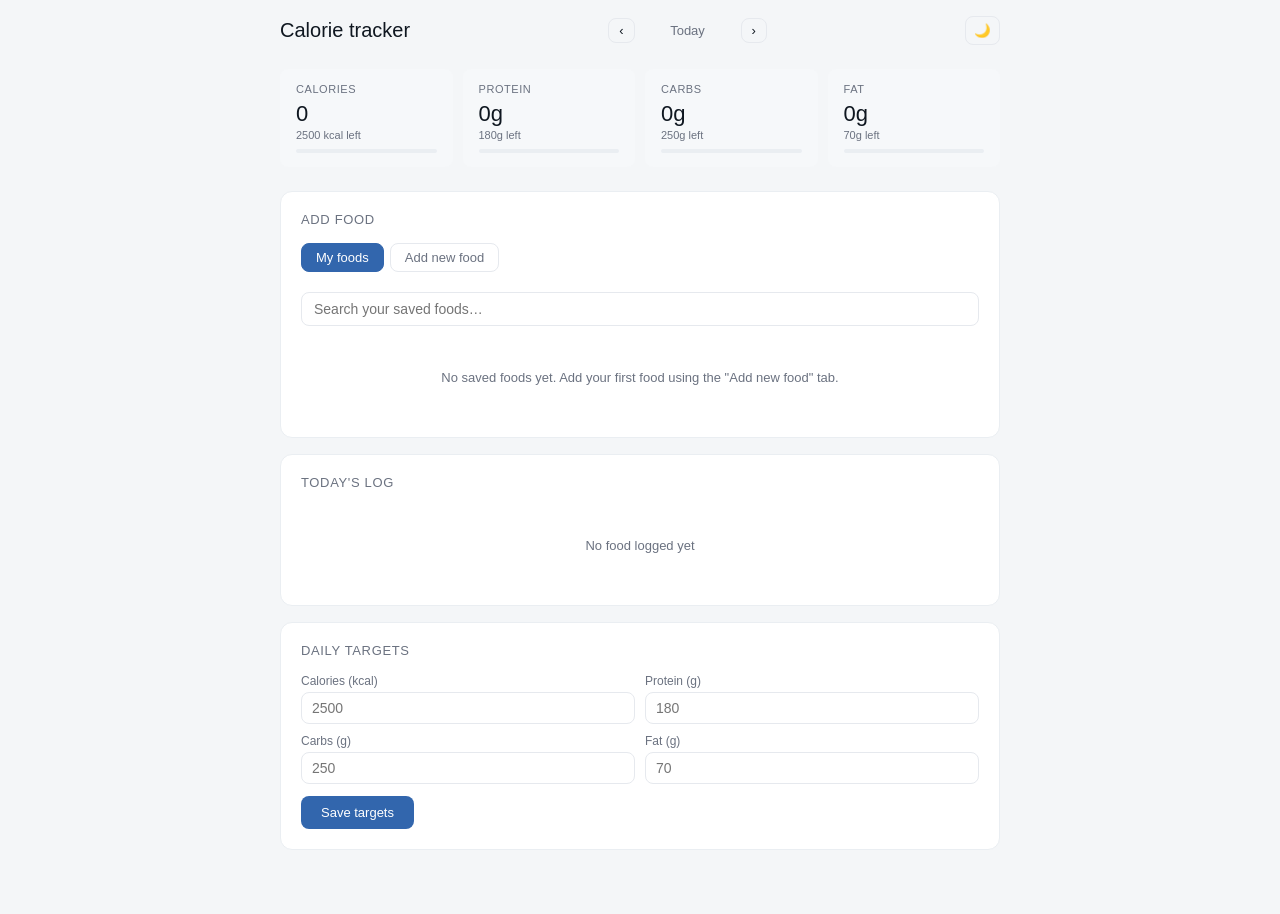
==== index.html @ 5ff520c4 "Add files via upload" ====
<!doctype html>
<html lang="en">
  <head>
    <meta charset="UTF-8" />
    <meta name="viewport" content="width=device-width, initial-scale=1.0" />
    <title>Daily Intake Calculator</title>
    <link rel="stylesheet" href="style.css" />
  </head>
  <body>
    <div class="app">
      <div class="header">
        <h1>Calorie tracker</h1>
          <div class="date-nav">
          <button onclick="changeDay(-1)">‹</button>
          <span id="dateLabel"></span>
          <button onclick="changeDay(1)" id="nextBtn">›</button>
        </div>
          <button id="themeToggle" class="theme-toggle" aria-label="Toggle dark mode">🌙</button>
      </div>

      <div class="summary-grid">
        <div class="metric-card">
          <div class="label">Calories</div>
          <div class="value" id="totCal">0</div>
          <div class="sub" id="remCal">— kcal left</div>
          <div class="progress-bar">
            <div
              class="progress-fill c-cal"
              id="barCal"
              style="width: 0%"
            ></div>
          </div>
        </div>
        <div class="metric-card">
          <div class="label">Protein</div>
          <div class="value" id="totPro">0g</div>
          <div class="sub" id="remPro">— g left</div>
          <div class="progress-bar">
            <div
              class="progress-fill c-pro"
              id="barPro"
              style="width: 0%"
            ></div>
          </div>
        </div>
        <div class="metric-card">
          <div class="label">Carbs</div>
          <div class="value" id="totCarb">0g</div>
          <div class="sub" id="remCarb">— g left</div>
          <div class="progress-bar">
            <div
              class="progress-fill c-carb"
              id="barCarb"
              style="width: 0%"
            ></div>
          </div>
        </div>
        <div class="metric-card">
          <div class="label">Fat</div>
          <div class="value" id="totFat">0g</div>
          <div class="sub" id="remFat">— g left</div>
          <div class="progress-bar">
            <div
              class="progress-fill c-fat"
              id="barFat"
              style="width: 0%"
            ></div>
          </div>
        </div>
      </div>

      <div class="panel">
        <div class="panel-title">Add food</div>
        <div class="tabs">
          <button class="tab active" onclick="switchTab('myfoods')">
            My foods
          </button>
          <button class="tab" onclick="switchTab('new')">Add new food</button>
        </div>

        <div id="tab-myfoods">
          <input
            class="mf-search"
            type="text"
            id="mfSearch"
            placeholder="Search your saved foods…"
            oninput="renderMyFoods()"
          />
          <div class="foods-list" id="myFoodsList">
            <div class="empty">
              No saved foods yet. Add your first food using the "Add new food"
              tab.
            </div>
          </div>
        </div>

        <div id="tab-new" class="section-hide">
          <div class="custom-form">
            <div class="form-row full">
              <label>Food name</label
              ><input
                type="text"
                id="cName"
                placeholder="e.g. Koshary, protein shake, rice + chicken…"
              />
            </div>
            <div class="form-row">
              <label>Calories (kcal)</label
              ><input type="number" id="cCal" placeholder="400" min="0" />
            </div>
            <div class="form-row">
              <label>Serving size (g or ml)</label
              ><input type="number" id="cServing" placeholder="100" min="1" />
            </div>
            <div class="form-row">
              <label>Protein (g)</label
              ><input type="number" id="cPro" placeholder="15" min="0" />
            </div>
            <div class="form-row">
              <label>Carbs (g)</label
              ><input type="number" id="cCarb" placeholder="60" min="0" />
            </div>
            <div class="form-row">
              <label>Fat (g)</label
              ><input type="number" id="cFat" placeholder="10" min="0" />
            </div>
          </div>
          <div class="custom-actions">
            <button class="btn-primary" onclick="saveNewFood()">
              Save to my foods
            </button>
            <button class="btn-secondary" onclick="logOnce()">
              Log once (don't save)
            </button>
          </div>
          <div class="hint">
            Macros are per serving. You can adjust quantity when logging.
          </div>
        </div>
      </div>

      <div class="panel">
        <div class="panel-title" id="logTitle">Today's log</div>
        <div class="log-list" id="logList">
          <div class="empty">No food logged yet</div>
        </div>
      </div>

      <div class="panel">
        <div class="panel-title">Daily targets</div>
        <div class="targets-grid">
          <div class="target-row">
            <label>Calories (kcal)</label
            ><input type="number" id="tCal" placeholder="2500" />
          </div>
          <div class="target-row">
            <label>Protein (g)</label
            ><input type="number" id="tPro" placeholder="180" />
          </div>
          <div class="target-row">
            <label>Carbs (g)</label
            ><input type="number" id="tCarb" placeholder="250" />
          </div>
          <div class="target-row">
            <label>Fat (g)</label
            ><input type="number" id="tFat" placeholder="70" />
          </div>
        </div>
        <button class="save-targets" onclick="saveTargets()">
          Save targets
        </button>
        <div class="saved-toast" id="savedToast">✓ Targets saved</div>
      </div>
    </div>

    <div class="qty-modal-overlay" id="qtyModal">
      <div class="qty-modal">
        <h3 id="qModalName"></h3>
        <div class="sub" id="qModalSub"></div>
        <label>Number of servings</label>
        <input
          type="number"
          id="qtyInput"
          value="1"
          min="0.1"
          step="0.1"
          oninput="updateQtyPreview()"
        />
        <div class="macro-preview">
          <div class="mp">
            <div class="mpl">Calories</div>
            <div class="mpv" id="qpCal">—</div>
          </div>
          <div class="mp">
            <div class="mpl">Protein</div>
            <div class="mpv" id="qpPro">—</div>
          </div>
          <div class="mp">
            <div class="mpl">Carbs</div>
            <div class="mpv" id="qpCarb">—</div>
          </div>
          <div class="mp">
            <div class="mpl">Fat</div>
            <div class="mpv" id="qpFat">—</div>
          </div>
        </div>
        <div class="qty-actions">
          <button class="btn-cancel" onclick="closeQtyModal()">Cancel</button>
          <button class="btn-confirm" onclick="confirmLog()">Add to log</button>
        </div>
      </div>
    </div>
  </body>
</html>

<script src="script.js"></script>
---- style.css ----
* {
  box-sizing: border-box;
  margin: 0;
  padding: 0;
}
:root{
  --color-background-page: #f4f6f8;
  --color-background-primary: #ffffff;
  --color-background-secondary: #f6f8fa;
  --color-text-primary: #0f1720;
  --color-text-secondary: #6b7280;
  --color-border-secondary: #e6e9ee;
  --color-border-tertiary: #eaeef2;
  --border-radius-md: 8px;
  --border-radius-lg: 12px;
}
body.dark{
  --color-background-page: #0b0f12;
  --color-background-primary: #0f1416;
  --color-background-secondary: #0b1314;
  --color-text-primary: #e6eef2;
  --color-text-secondary: #9aa6ac;
  --color-border-secondary: rgba(255,255,255,0.04);
  --color-border-tertiary: rgba(255,255,255,0.03);
}
body{
  background: var(--color-background-page);
  min-height: 100vh;
  font-family: -apple-system, BlinkMacSystemFont, 'Segoe UI', Roboto, 'Helvetica Neue', Arial;
}
.app {
  max-width: 720px;
  margin: 0 auto;
  padding: 1rem 0 3rem;
}
.header {
  display: flex;
  align-items: center;
  justify-content: space-between;
  margin-bottom: 1.5rem;
}
.header h1 {
  font-size: 20px;
  font-weight: 500;
  color: var(--color-text-primary);
}
.date-nav {
  display: flex;
  align-items: center;
  gap: 8px;
}
.date-nav button {
  background: none;
  border: 0.5px solid var(--color-border-secondary);
  border-radius: var(--border-radius-md);
  padding: 4px 10px;
  font-size: 13px;
  cursor: pointer;
  color: var(--color-text-primary);
}
.date-nav button:hover {
  background: var(--color-background-secondary);
}
.date-nav span {
  font-size: 13px;
  color: var(--color-text-secondary);
  min-width: 90px;
  text-align: center;
}

.summary-grid {
  display: grid;
  grid-template-columns: repeat(4, minmax(0, 1fr));
  gap: 10px;
  margin-bottom: 1.5rem;
}
.metric-card {
  background: var(--color-background-secondary);
  border-radius: var(--border-radius-md);
  padding: 14px 16px;
}
.metric-card .label {
  font-size: 11px;
  color: var(--color-text-secondary);
  text-transform: uppercase;
  letter-spacing: 0.05em;
  margin-bottom: 6px;
}
.metric-card .value {
  font-size: 22px;
  font-weight: 500;
  color: var(--color-text-primary);
}
.metric-card .sub {
  font-size: 11px;
  color: var(--color-text-secondary);
  margin-top: 2px;
}
.metric-card .sub.over {
  color: #e24b4a;
}
.progress-bar {
  height: 4px;
  border-radius: 2px;
  background: var(--color-border-tertiary);
  margin-top: 8px;
  overflow: hidden;
}
.progress-fill {
  height: 100%;
  border-radius: 2px;
  transition: width 0.4s ease;
}
.c-cal {
  background: #3266ad;
}
.c-pro {
  background: #1d9e75;
}
.c-carb {
  background: #ba7517;
}
.c-fat {
  background: #d4537e;
}
.c-cal-over {
  background: #e24b4a;
}

.panel {
  background: var(--color-background-primary);
  border: 0.5px solid var(--color-border-tertiary);
  border-radius: var(--border-radius-lg);
  padding: 1.25rem;
  margin-bottom: 1rem;
}
.panel-title {
  font-size: 13px;
  font-weight: 500;
  color: var(--color-text-secondary);
  margin-bottom: 1rem;
  text-transform: uppercase;
  letter-spacing: 0.05em;
}

.tabs {
  display: flex;
  gap: 6px;
  margin-bottom: 1.25rem;
}
.tab {
  padding: 6px 14px;
  border-radius: var(--border-radius-md);
  font-size: 13px;
  cursor: pointer;
  border: 0.5px solid var(--color-border-secondary);
  background: none;
  color: var(--color-text-secondary);
  transition: all 0.15s;
}
.tab.active {
  background: #3266ad;
  color: #fff;
  border-color: #3266ad;
}

.theme-toggle{
  background: none;
  border: 0.5px solid var(--color-border-secondary);
  color: var(--color-text-primary);
  padding: 6px 8px;
  border-radius: var(--border-radius-md);
  cursor: pointer;
}
.theme-toggle:hover{background:var(--color-background-secondary)}

.section-hide {
  display: none;
}

.custom-form {
  display: grid;
  grid-template-columns: repeat(2, minmax(0, 1fr));
  gap: 10px;
  margin-bottom: 12px;
}
.custom-form .full {
  grid-column: 1 / -1;
}
.form-row label {
  font-size: 12px;
  color: var(--color-text-secondary);
  display: block;
  margin-bottom: 4px;
}
.form-row input {
  width: 100%;
  padding: 8px 10px;
  border: 0.5px solid var(--color-border-secondary);
  border-radius: var(--border-radius-md);
  font-size: 14px;
  background: var(--color-background-primary);
  color: var(--color-text-primary);
  outline: none;
}
.form-row input:focus {
  border-color: #3266ad;
}
.custom-actions {
  display: flex;
  gap: 8px;
}
.btn-primary {
  flex: 1;
  padding: 9px;
  background: #3266ad;
  color: #fff;
  border: none;
  border-radius: var(--border-radius-md);
  font-size: 13px;
  cursor: pointer;
}
.btn-primary:hover {
  background: #185fa5;
}
.btn-secondary {
  flex: 1;
  padding: 9px;
  background: none;
  border: 0.5px solid var(--color-border-secondary);
  color: var(--color-text-primary);
  border-radius: var(--border-radius-md);
  font-size: 13px;
  cursor: pointer;
}
.btn-secondary:hover {
  background: var(--color-background-secondary);
}

.mf-search {
  width: 100%;
  padding: 8px 12px;
  border: 0.5px solid var(--color-border-secondary);
  border-radius: var(--border-radius-md);
  font-size: 14px;
  background: var(--color-background-primary);
  color: var(--color-text-primary);
  outline: none;
  margin-bottom: 12px;
}
.mf-search:focus {
  border-color: #3266ad;
}

.foods-list {
  display: flex;
  flex-direction: column;
  gap: 6px;
  max-height: 300px;
  overflow-y: auto;
}
.mf-item {
  display: flex;
  align-items: center;
  justify-content: space-between;
  padding: 10px 12px;
  background: var(--color-background-secondary);
  border-radius: var(--border-radius-md);
}
.mf-name {
  font-size: 13px;
  font-weight: 500;
  color: var(--color-text-primary);
}
.mf-meta {
  font-size: 11px;
  color: var(--color-text-secondary);
  margin-top: 2px;
}
.mf-right {
  display: flex;
  align-items: center;
  gap: 8px;
  flex-shrink: 0;
}
.mf-cal {
  font-size: 13px;
  color: var(--color-text-primary);
  white-space: nowrap;
}
.btn-log {
  padding: 5px 12px;
  background: #3266ad;
  color: #fff;
  border: none;
  border-radius: var(--border-radius-md);
  font-size: 12px;
  cursor: pointer;
  white-space: nowrap;
}
.btn-log:hover {
  background: #185fa5;
}
.btn-icon {
  background: none;
  border: none;
  cursor: pointer;
  color: var(--color-text-secondary);
  font-size: 14px;
  padding: 2px 4px;
}
.btn-icon:hover {
  color: #e24b4a;
}

.log-list {
  display: flex;
  flex-direction: column;
  gap: 6px;
}
.log-item {
  display: flex;
  align-items: center;
  justify-content: space-between;
  padding: 10px 12px;
  background: var(--color-background-secondary);
  border-radius: var(--border-radius-md);
}
.log-name {
  font-size: 13px;
  font-weight: 500;
  color: var(--color-text-primary);
}
.log-macros {
  font-size: 11px;
  color: var(--color-text-secondary);
  margin-top: 2px;
}
.log-right {
  display: flex;
  align-items: center;
  gap: 10px;
}
.log-cal {
  font-size: 14px;
  font-weight: 500;
  color: var(--color-text-primary);
}
.empty {
  font-size: 13px;
  color: var(--color-text-secondary);
  text-align: center;
  padding: 2rem 0;
}

.targets-grid {
  display: grid;
  grid-template-columns: repeat(2, minmax(0, 1fr));
  gap: 10px;
}
.target-row label {
  font-size: 12px;
  color: var(--color-text-secondary);
  display: block;
  margin-bottom: 4px;
}
.target-row input {
  width: 100%;
  padding: 7px 10px;
  border: 0.5px solid var(--color-border-secondary);
  border-radius: var(--border-radius-md);
  font-size: 14px;
  background: var(--color-background-primary);
  color: var(--color-text-primary);
  outline: none;
}
.target-row input:focus {
  border-color: #3266ad;
}
.save-targets {
  margin-top: 12px;
  padding: 9px 20px;
  background: #3266ad;
  color: #fff;
  border: none;
  border-radius: var(--border-radius-md);
  font-size: 13px;
  cursor: pointer;
}
.save-targets:hover {
  background: #185fa5;
}
.saved-toast {
  font-size: 12px;
  color: #1d9e75;
  margin-top: 8px;
  display: none;
}

.qty-modal-overlay {
  display: none;
  position: fixed;
  inset: 0;
  background: rgba(0, 0, 0, 0.35);
  z-index: 100;
  align-items: center;
  justify-content: center;
}
.qty-modal-overlay.open {
  display: flex;
}
.qty-modal {
  background: var(--color-background-primary);
  border: 0.5px solid var(--color-border-tertiary);
  border-radius: var(--border-radius-lg);
  padding: 1.5rem;
  width: 320px;
  max-width: 90vw;
}
.qty-modal h3 {
  font-size: 15px;
  font-weight: 500;
  color: var(--color-text-primary);
  margin-bottom: 4px;
}
.qty-modal .sub {
  font-size: 12px;
  color: var(--color-text-secondary);
  margin-bottom: 1rem;
}
.qty-modal label {
  font-size: 12px;
  color: var(--color-text-secondary);
  display: block;
  margin-bottom: 4px;
}
.qty-modal input {
  width: 100%;
  padding: 8px 12px;
  border: 0.5px solid var(--color-border-secondary);
  border-radius: var(--border-radius-md);
  font-size: 14px;
  background: var(--color-background-primary);
  color: var(--color-text-primary);
  outline: none;
  margin-bottom: 1rem;
}
.macro-preview {
  display: grid;
  grid-template-columns: repeat(4, 1fr);
  gap: 6px;
  margin-bottom: 1rem;
}
.mp {
  background: var(--color-background-secondary);
  border-radius: var(--border-radius-md);
  padding: 8px;
  text-align: center;
}
.mp .mpl {
  font-size: 10px;
  color: var(--color-text-secondary);
}
.mp .mpv {
  font-size: 14px;
  font-weight: 500;
  color: var(--color-text-primary);
}
.qty-actions {
  display: flex;
  gap: 8px;
}
.qty-actions button {
  flex: 1;
  padding: 9px;
  border-radius: var(--border-radius-md);
  font-size: 13px;
  cursor: pointer;
}
.btn-cancel {
  background: none;
  border: 0.5px solid var(--color-border-secondary);
  color: var(--color-text-primary);
}
.btn-cancel:hover {
  background: var(--color-background-secondary);
}
.btn-confirm {
  background: #3266ad;
  color: #fff;
  border: none;
}
.btn-confirm:hover {
  background: #185fa5;
}

.hint {
  font-size: 12px;
  color: var(--color-text-secondary);
  margin-top: 8px;
}
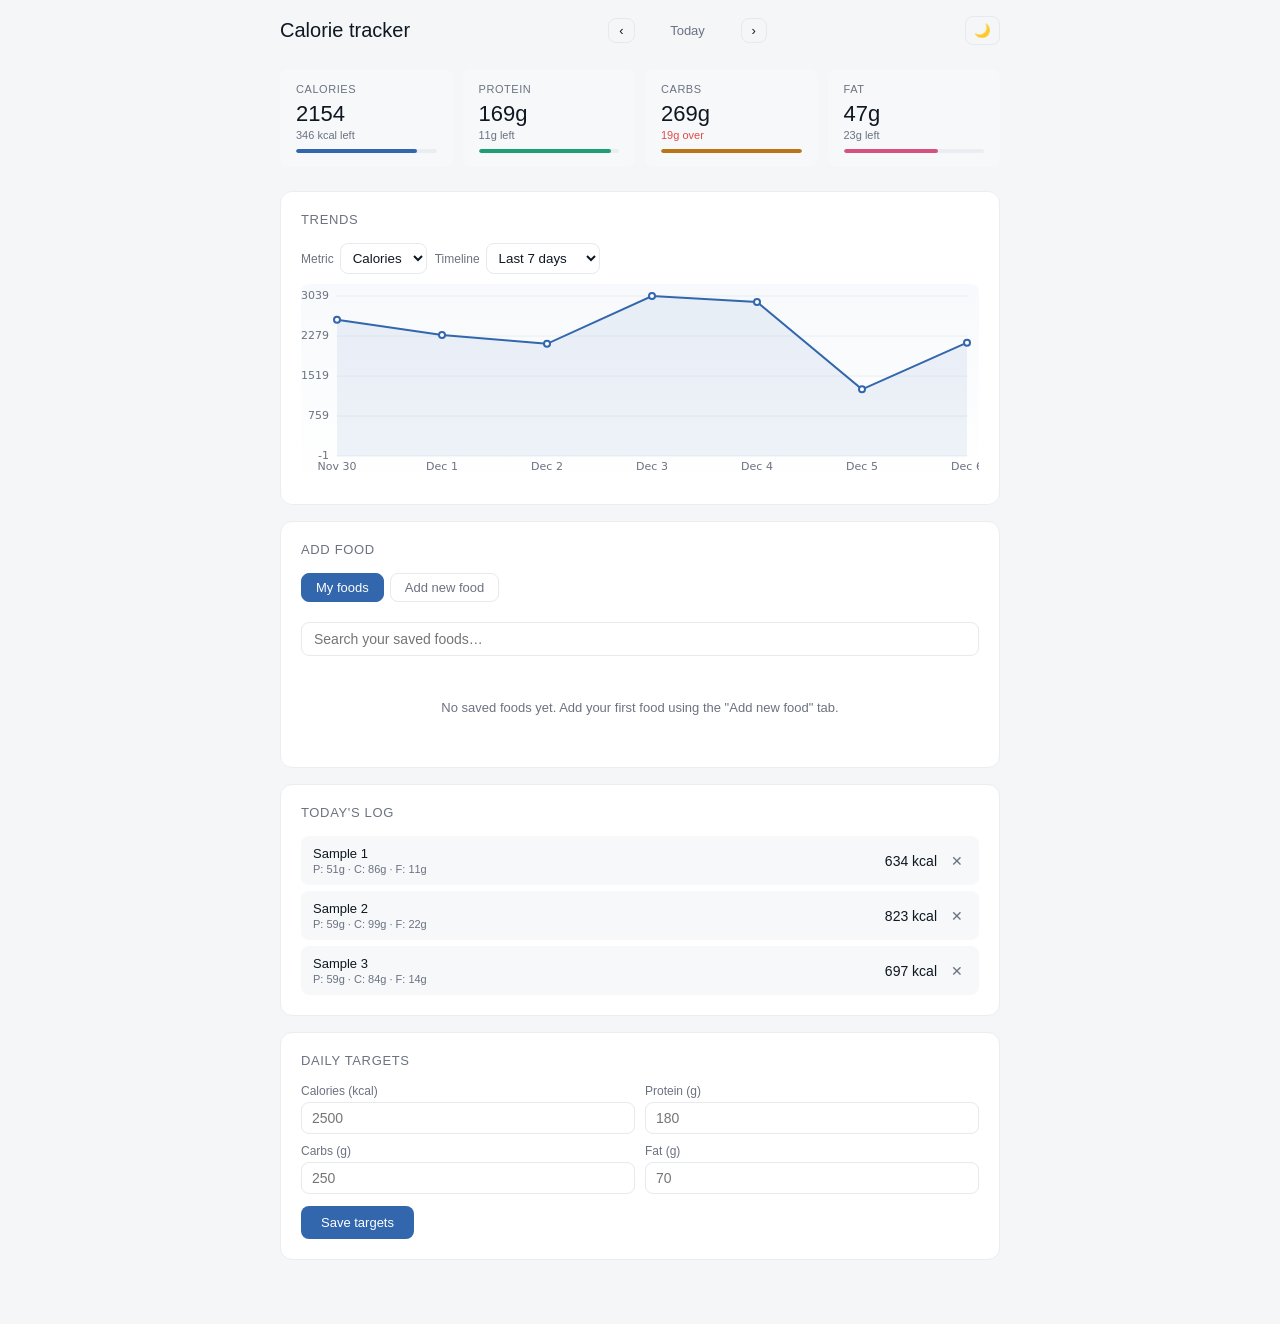
==== commit b260b57b: "feat: add trends chart, styles, date rollover, and sample data" ====
--- a/index.html
+++ b/index.html
@@ -10,12 +10,18 @@
     <div class="app">
       <div class="header">
         <h1>Calorie tracker</h1>
-          <div class="date-nav">
+        <div class="date-nav">
           <button onclick="changeDay(-1)">‹</button>
           <span id="dateLabel"></span>
           <button onclick="changeDay(1)" id="nextBtn">›</button>
         </div>
-          <button id="themeToggle" class="theme-toggle" aria-label="Toggle dark mode">🌙</button>
+        <button
+          id="themeToggle"
+          class="theme-toggle"
+          aria-label="Toggle dark mode"
+        >
+          🌙
+        </button>
       </div>
 
       <div class="summary-grid">
@@ -66,6 +72,36 @@
               style="width: 0%"
             ></div>
           </div>
+        </div>
+      </div>
+
+      <div class="panel chart-panel">
+        <div class="panel-title">Trends</div>
+        <div class="chart-controls">
+          <label>
+            Metric
+            <select id="chartMetric" onchange="onChartOptionsChange()">
+              <option value="cal">Calories</option>
+              <option value="pro">Protein</option>
+              <option value="carb">Carbs</option>
+              <option value="fat">Fat</option>
+            </select>
+          </label>
+          <label>
+            Timeline
+            <select id="chartRange" onchange="onChartOptionsChange()">
+              <option value="week">Last 7 days</option>
+              <option value="month">Last 30 days</option>
+            </select>
+          </label>
+        </div>
+        <div class="chart-wrap">
+          <canvas id="trendChart" width="720" height="200"></canvas>
+          <div
+            id="chartTooltip"
+            class="chart-tooltip"
+            style="display: none"
+          ></div>
         </div>
       </div>
 
--- a/style.css
+++ b/style.css
@@ -3,7 +3,7 @@
   margin: 0;
   padding: 0;
 }
-:root{
+:root {
   --color-background-page: #f4f6f8;
   --color-background-primary: #ffffff;
   --color-background-secondary: #f6f8fa;
@@ -14,19 +14,21 @@
   --border-radius-md: 8px;
   --border-radius-lg: 12px;
 }
-body.dark{
+body.dark {
   --color-background-page: #0b0f12;
   --color-background-primary: #0f1416;
   --color-background-secondary: #0b1314;
   --color-text-primary: #e6eef2;
   --color-text-secondary: #9aa6ac;
-  --color-border-secondary: rgba(255,255,255,0.04);
-  --color-border-tertiary: rgba(255,255,255,0.03);
-}
-body{
+  --color-border-secondary: rgba(255, 255, 255, 0.04);
+  --color-border-tertiary: rgba(255, 255, 255, 0.03);
+}
+body {
   background: var(--color-background-page);
   min-height: 100vh;
-  font-family: -apple-system, BlinkMacSystemFont, 'Segoe UI', Roboto, 'Helvetica Neue', Arial;
+  font-family:
+    -apple-system, BlinkMacSystemFont, "Segoe UI", Roboto, "Helvetica Neue",
+    Arial;
 }
 .app {
   max-width: 720px;
@@ -134,6 +136,48 @@
   padding: 1.25rem;
   margin-bottom: 1rem;
 }
+.chart-panel .chart-controls {
+  display: flex;
+  gap: 8px;
+  align-items: center;
+  margin-bottom: 10px;
+}
+.chart-panel .chart-controls label {
+  font-size: 12px;
+  color: var(--color-text-secondary);
+  display: flex;
+  gap: 6px;
+  align-items: center;
+}
+.chart-panel select {
+  padding: 6px 8px;
+  border: 0.5px solid var(--color-border-secondary);
+  border-radius: var(--border-radius-md);
+  background: var(--color-background-primary);
+  color: var(--color-text-primary);
+  outline: none;
+}
+.chart-wrap {
+  position: relative;
+}
+.chart-wrap canvas {
+  width: 100%;
+  height: 200px;
+  display: block;
+  border-radius: 8px;
+  background: linear-gradient(180deg, rgba(50, 102, 173, 0.04), transparent);
+}
+.chart-tooltip {
+  position: absolute;
+  pointer-events: none;
+  background: var(--color-background-primary);
+  border: 0.5px solid var(--color-border-tertiary);
+  padding: 8px 10px;
+  border-radius: 6px;
+  font-size: 12px;
+  color: var(--color-text-primary);
+  box-shadow: 0 6px 18px rgba(16, 24, 40, 0.08);
+}
 .panel-title {
   font-size: 13px;
   font-weight: 500;
@@ -164,7 +208,7 @@
   border-color: #3266ad;
 }
 
-.theme-toggle{
+.theme-toggle {
   background: none;
   border: 0.5px solid var(--color-border-secondary);
   color: var(--color-text-primary);
@@ -172,7 +216,9 @@
   border-radius: var(--border-radius-md);
   cursor: pointer;
 }
-.theme-toggle:hover{background:var(--color-background-secondary)}
+.theme-toggle:hover {
+  background: var(--color-background-secondary);
+}
 
 .section-hide {
   display: none;
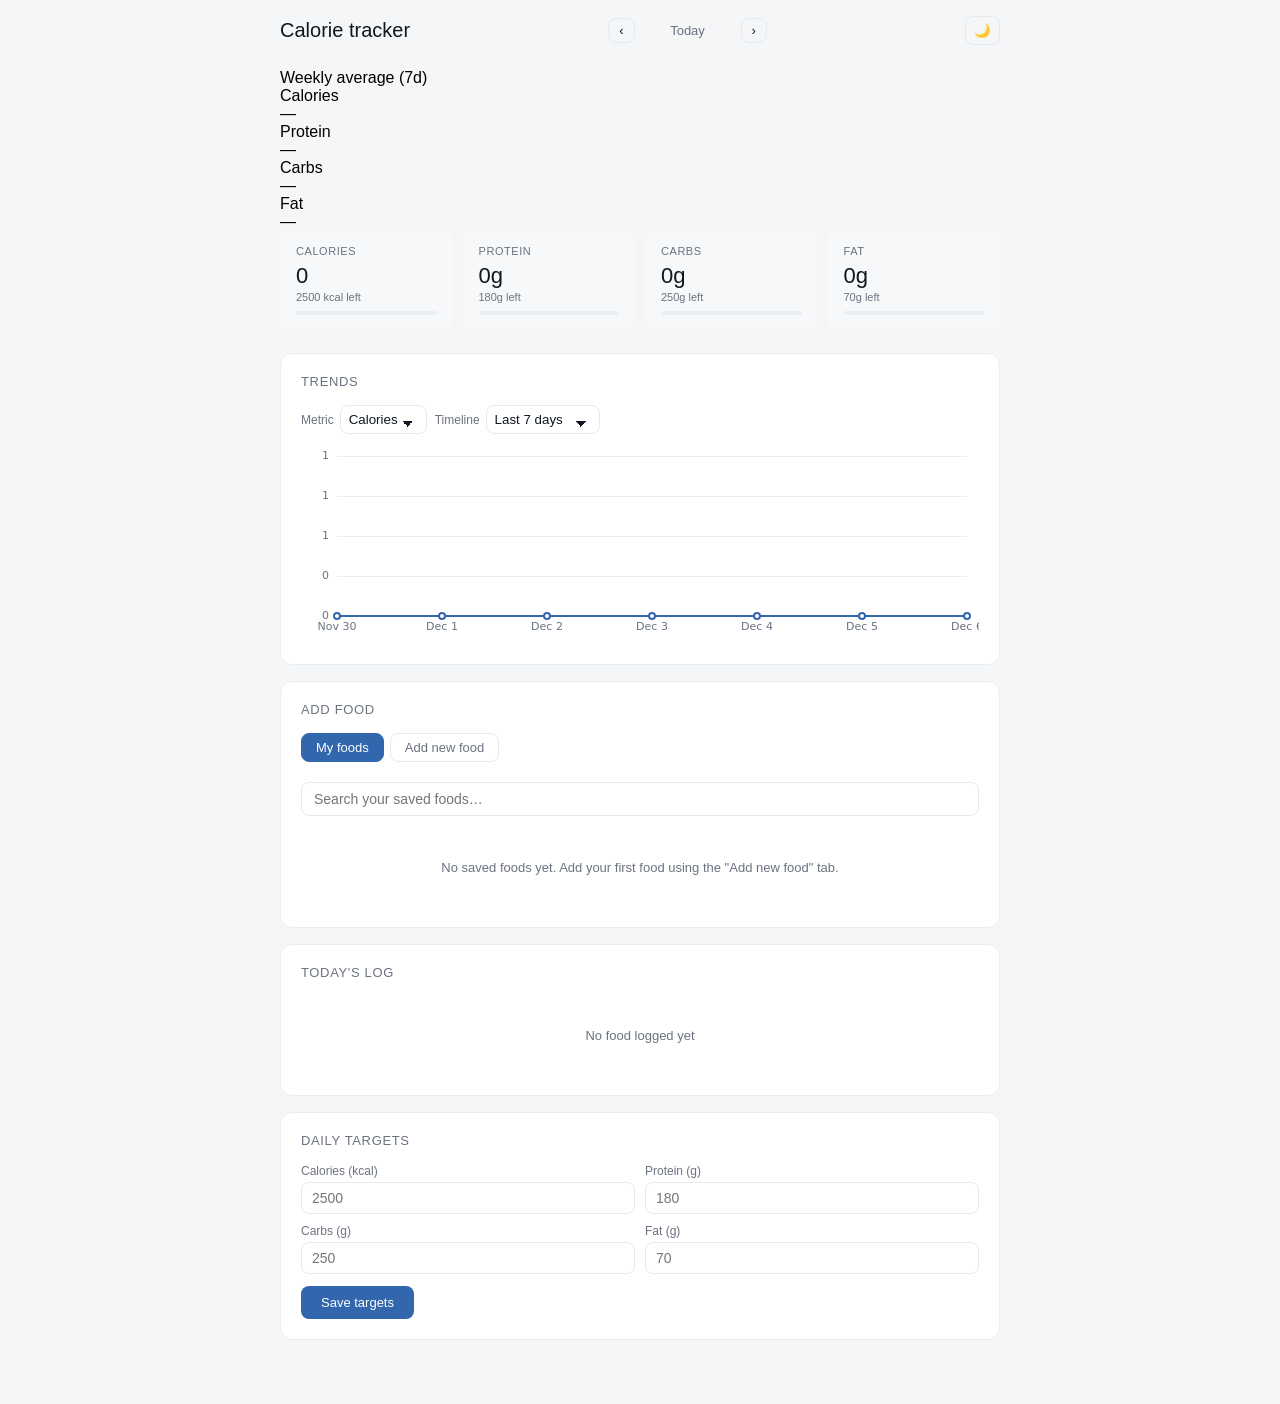
==== commit b29d6456: "Add weekly summary section to index.html" ====
--- a/index.html
+++ b/index.html
@@ -22,6 +22,28 @@
         >
           🌙
         </button>
+      </div>
+
+      <div class="weekly-summary-section">
+        <div class="weekly-summary-title">Weekly average (7d)</div>
+        <div class="weekly-summary-grid">
+          <div class="ws-card">
+            <div class="ws-label">Calories</div>
+            <div class="ws-value" id="wsCal">—</div>
+          </div>
+          <div class="ws-card">
+            <div class="ws-label">Protein</div>
+            <div class="ws-value" id="wsPro">—</div>
+          </div>
+          <div class="ws-card">
+            <div class="ws-label">Carbs</div>
+            <div class="ws-value" id="wsCarb">—</div>
+          </div>
+          <div class="ws-card">
+            <div class="ws-label">Fat</div>
+            <div class="ws-value" id="wsFat">—</div>
+          </div>
+        </div>
       </div>
 
       <div class="summary-grid">
--- a/style.css
+++ b/style.css
@@ -157,6 +157,16 @@
   color: var(--color-text-primary);
   outline: none;
 }
+.chart-panel select {
+  -moz-appearance: none;
+  -webkit-appearance: none;
+  appearance: none;
+  background-image: linear-gradient(45deg, transparent 50%, currentColor 50%), linear-gradient(135deg, currentColor 50%, transparent 50%);
+  background-position: calc(100% - 18px) calc(1em + 2px), calc(100% - 13px) calc(1em + 2px);
+  background-size: 6px 6px, 6px 6px;
+  background-repeat: no-repeat;
+  padding-right: 28px;
+}
 .chart-wrap {
   position: relative;
 }
@@ -165,7 +175,7 @@
   height: 200px;
   display: block;
   border-radius: 8px;
-  background: linear-gradient(180deg, rgba(50, 102, 173, 0.04), transparent);
+  background: linear-gradient(180deg, rgba(255,255,255,0.02), transparent);
 }
 .chart-tooltip {
   position: absolute;
@@ -177,6 +187,7 @@
   font-size: 12px;
   color: var(--color-text-primary);
   box-shadow: 0 6px 18px rgba(16, 24, 40, 0.08);
+  z-index: 30;
 }
 .panel-title {
   font-size: 13px;
